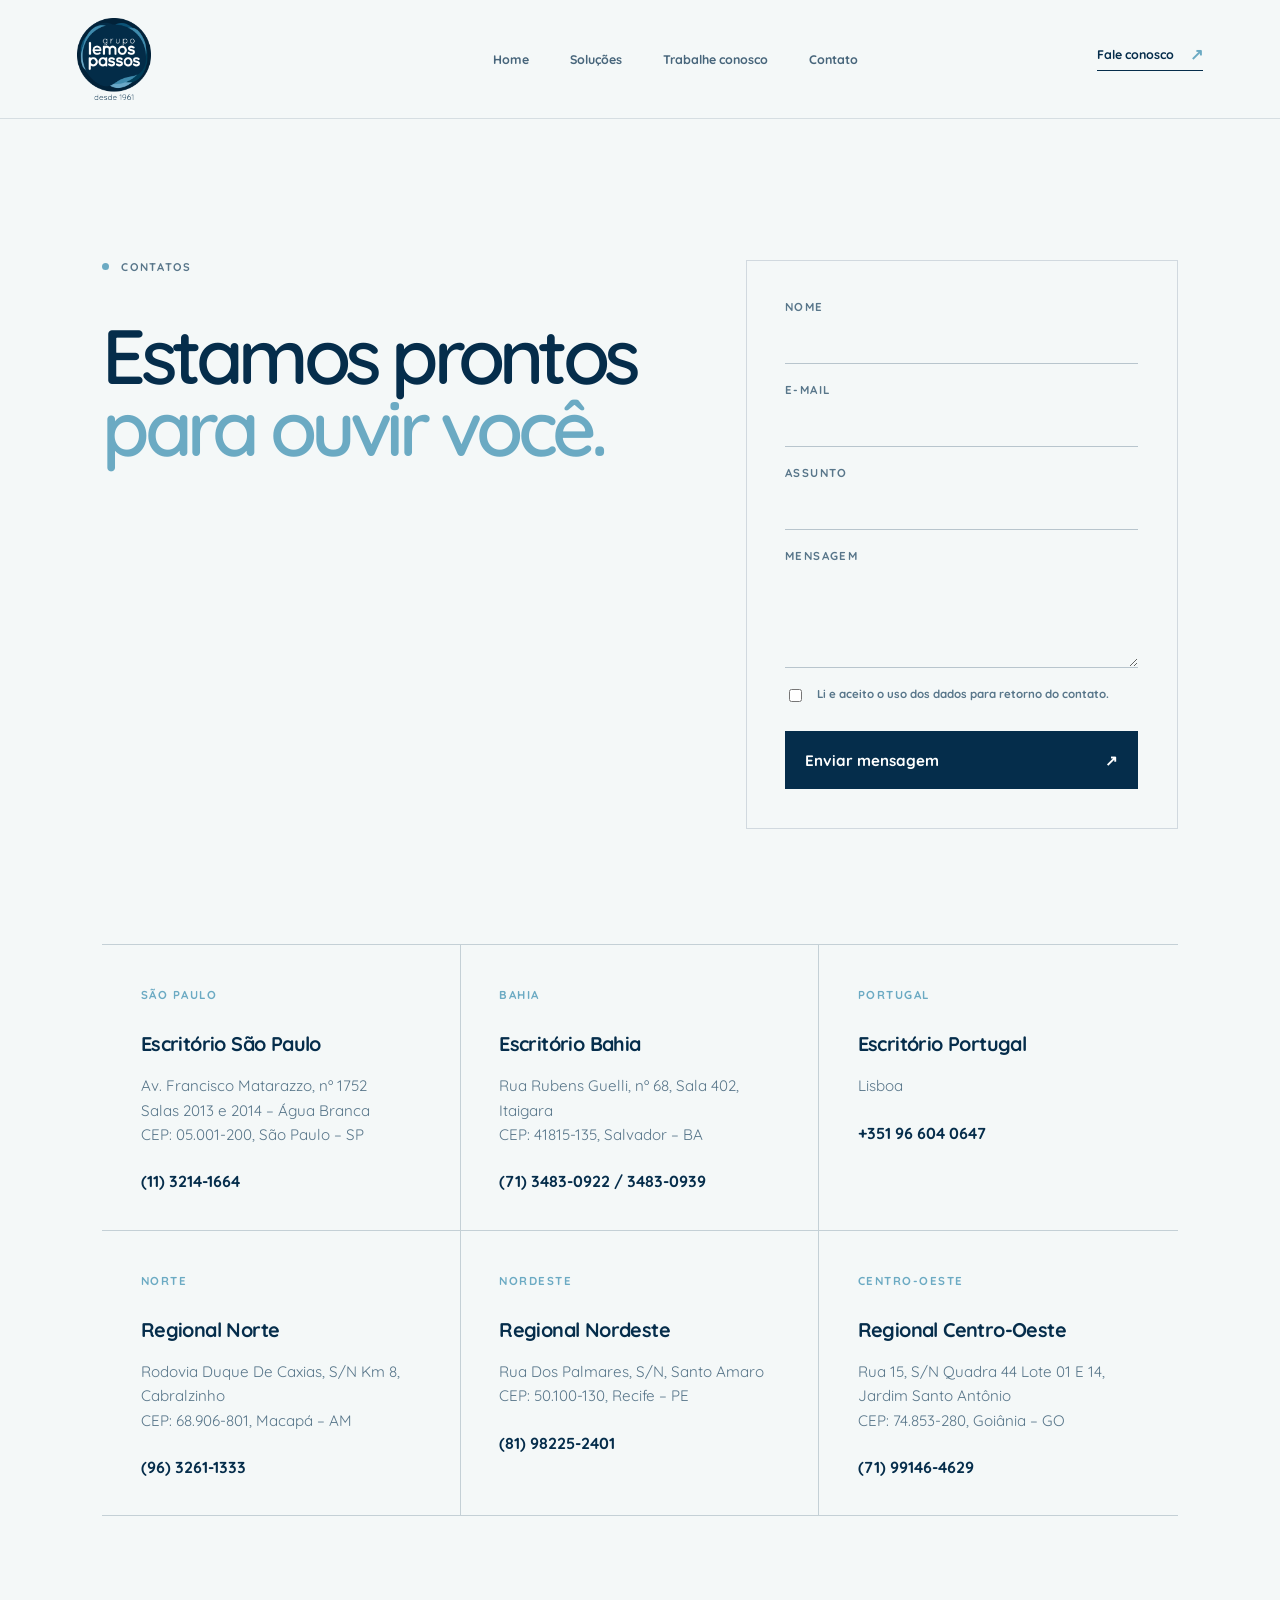
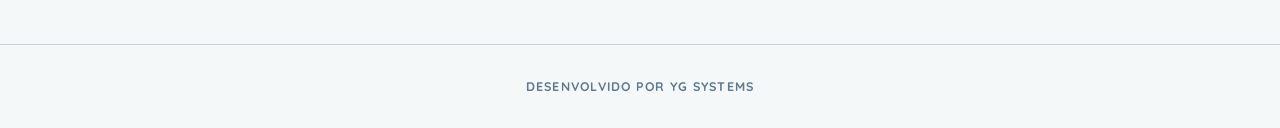
==== contato.html @ e6f1831e "Criar site demonstrativo LemosPassos" ====
<!doctype html>
<html lang="pt-BR">
  <head>
    <meta charset="UTF-8" />
    <meta name="viewport" content="width=device-width, initial-scale=1.0" />
    <meta name="description" content="Contatos e escritórios do Grupo LemosPassos." />
    <title>Grupo LemosPassos | Contato</title>
    <link rel="preconnect" href="https://fonts.googleapis.com" />
    <link rel="preconnect" href="https://fonts.gstatic.com" crossorigin />
    <link href="https://fonts.googleapis.com/css2?family=Quicksand:wght@600;700&display=swap" rel="stylesheet" />
    <link rel="stylesheet" href="./styles.css" />
  </head>
  <body>
    <header class="page-header">
      <a class="home-brand" href="./home.html" aria-label="Grupo LemosPassos, início"><img src="./assets/lemos-passos.png" alt="Grupo LemosPassos" /></a>
      <nav class="home-nav" aria-label="Navegação principal">
        <a href="./home.html">Home</a>
        <a href="./solucoes.html">Soluções</a>
        <a href="./trabalhe-conosco.html">Trabalhe conosco</a>
        <a href="./contato.html">Contato</a>
      </nav>
      <a class="home-menu" href="mailto:vanessasilva@lemospassos.com"><span>Fale conosco</span><span class="home-menu-arrow" aria-hidden="true">↗</span></a>
    </header>

    <main class="contact-page standalone-page" id="contactPage" aria-labelledby="contact-title">
      <div class="contact-heading">
        <div>
          <p class="eyebrow contact-eyebrow"><span></span> Contatos</p>
          <h1 id="contact-title">Estamos prontos<br /><em>para ouvir você.</em></h1>
        </div>
        <form class="contact-form" id="contactForm">
          <label>Nome<input type="text" name="name" autocomplete="name" required /></label>
          <label>E-mail<input type="email" name="email" autocomplete="email" required /></label>
          <label>Assunto<input type="text" name="subject" required /></label>
          <label>Mensagem<textarea name="message" rows="4" required></textarea></label>
          <label class="consent-check"><input type="checkbox" name="consent" required /><span>Li e aceito o uso dos dados para retorno do contato.</span></label>
          <button class="form-submit" type="submit"><span>Enviar mensagem</span><span aria-hidden="true">↗</span></button>
        </form>
      </div>

      <div class="contact-grid" aria-label="Endereços e contatos do Grupo LemosPassos">
        <article><span>São Paulo</span><h2>Escritório São Paulo</h2><p>Av. Francisco Matarazzo, nº 1752<br />Salas 2013 e 2014 – Água Branca<br />CEP: 05.001-200, São Paulo – SP</p><a href="tel:+551132141664">(11) 3214-1664</a></article>
        <article><span>Bahia</span><h2>Escritório Bahia</h2><p>Rua Rubens Guelli, nº 68, Sala 402, Itaigara<br />CEP: 41815-135, Salvador – BA</p><a href="tel:+557134830922">(71) 3483-0922 / 3483-0939</a></article>
        <article><span>Portugal</span><h2>Escritório Portugal</h2><p>Lisboa</p><a href="tel:+351966040647">+351 96 604 0647</a></article>
        <article><span>Norte</span><h2>Regional Norte</h2><p>Rodovia Duque De Caxias, S/N Km 8, Cabralzinho<br />CEP: 68.906-801, Macapá – AM</p><a href="tel:+559632611333">(96) 3261-1333</a></article>
        <article><span>Nordeste</span><h2>Regional Nordeste</h2><p>Rua Dos Palmares, S/N, Santo Amaro<br />CEP: 50.100-130, Recife – PE</p><a href="tel:+5581982252401">(81) 98225-2401</a></article>
        <article><span>Centro-Oeste</span><h2>Regional Centro-Oeste</h2><p>Rua 15, S/N Quadra 44 Lote 01 E 14, Jardim Santo Antônio<br />CEP: 74.853-280, Goiânia – GO</p><a href="tel:+5571991464629">(71) 99146-4629</a></article>
      </div>
    </main>

    <footer class="site-credit">
      <a href="https://www.instagram.com/yg.systems" target="_blank" rel="noopener noreferrer">desenvolvido por YG Systems</a>
    </footer>
    <script src="./script.js"></script>
  </body>
</html>
---- styles.css ----
:root {
  --brand-blue: #6baac3;
  --brand-deep: #052d4b;
  --brand-mid: #3c8cac;
  --brand-slate: #58768a;
  --brand-mist: #c3ccd4;
  --background: #f7fbfc;
  --ink-soft: rgba(7, 54, 75, 0.16);
}

* {
  box-sizing: border-box;
}

html {
  background: var(--background);
  scroll-behavior: smooth;
}

body {
  margin: 0;
  min-width: 320px;
  background: var(--background);
  color: var(--brand-deep);
  font-family: Quicksand, Arial, sans-serif;
}

.intro {
  background:
    linear-gradient(90deg, rgba(247, 251, 252, 0.87), rgba(247, 251, 252, 0.65) 48%, rgba(247, 251, 252, 0.85)),
    linear-gradient(180deg, rgba(247, 251, 252, 0.57), rgba(247, 251, 252, 0.79)),
    url("./assets/hero-kitchen.png") center / cover no-repeat;
  min-height: 100svh;
  overflow: hidden;
  position: relative;
}

.intro-stage {
  align-items: center;
  display: flex;
  flex-direction: column;
  justify-content: center;
  min-height: 100svh;
  padding: clamp(110px, 15vh, 168px) clamp(18px, 4vw, 72px) clamp(48px, 8vh, 92px);
  position: relative;
  text-align: center;
  transition:
    opacity 900ms ease,
    transform 1400ms cubic-bezier(0.19, 1, 0.22, 1);
}

.intro-logo {
  height: auto;
  left: 50%;
  position: absolute;
  top: clamp(18px, 4vh, 38px);
  transform: translateX(-50%);
  transition:
    left 900ms cubic-bezier(0.19, 1, 0.22, 1),
    opacity 700ms ease,
    top 900ms cubic-bezier(0.19, 1, 0.22, 1),
    transform 900ms ease;
  width: clamp(70px, 6.4vw, 106px);
  z-index: 2;
}

.typewriter {
  color: var(--brand-deep);
  font-size: clamp(2.75rem, 8vw, 9.6rem);
  font-weight: 700;
  letter-spacing: 0;
  line-height: 1.02;
  margin: 0;
  max-width: min(92vw, 1320px);
  min-height: 2.25em;
  text-shadow: 0 12px 42px rgba(255, 255, 255, 0.72);
  text-rendering: geometricprecision;
  transition:
    opacity 900ms ease,
    transform 1400ms cubic-bezier(0.19, 1, 0.22, 1);
}

.type-line {
  display: block;
  min-height: 0.98em;
  white-space: nowrap;
  transition:
    opacity 780ms ease,
    transform 1400ms cubic-bezier(0.19, 1, 0.22, 1);
}

.type-line-care {
  color: var(--brand-blue);
  font-size: 1.08em;
  transform-origin: center;
}

.care-word {
  display: inline-block;
  transform-origin: center;
  transition:
    color 900ms ease,
    transform 1450ms cubic-bezier(0.19, 1, 0.22, 1);
}

.cursor {
  animation: cursorBlink 720ms steps(2, start) infinite;
  color: var(--brand-blue);
  display: inline-block;
  font-weight: 600;
  margin-left: 0.035em;
}

.cursor.is-hidden {
  opacity: 0;
}

.signature {
  color: var(--brand-deep);
  font-size: clamp(1.35rem, 2.45vw, 3.25rem);
  font-weight: 600;
  letter-spacing: 0;
  margin: clamp(18px, 4.4vh, 48px) 0 0;
  opacity: 0;
  transform: translateY(16px);
  transition:
    opacity 1200ms ease,
    transform 1200ms ease;
}

.signature.is-visible {
  opacity: 1;
  transform: translateY(0);
}

.intro.is-zooming .intro-logo,
.intro.is-zooming .type-line:first-child,
.intro.is-zooming .signature {
  opacity: 0;
  transform: translateY(-18px);
}

.intro.is-zooming .intro-logo {
  left: 50%;
  opacity: 1;
  top: 50%;
  transform: translate(-50%, -50%) scale(3.35);
}

.intro.is-zooming .type-line {
  opacity: 0;
  transform: translateY(18px);
}

.intro.is-leaving .intro-stage {
  opacity: 0;
  transform: scale(1.08);
}

.main-page {
  background: #f4f8f8;
  min-height: 100svh;
  overflow: hidden;
  position: relative;
}

.page-header {
  align-items: center;
  background: rgba(244, 248, 248, 0.92);
  border-bottom: 1px solid rgba(5, 45, 75, 0.12);
  display: flex;
  justify-content: space-between;
  left: 0;
  padding: 18px clamp(24px, 6vw, 112px);
  position: sticky;
  right: 0;
  top: 0;
  z-index: 20;
}

.page-header-over {
  background: transparent;
  border-bottom: 0;
  position: absolute;
}

.page-header-over .home-nav a,
.page-header-over .home-menu {
  color: #fff;
}

.page-header-light {
  background: rgba(5, 45, 75, 0.82);
  border-bottom-color: rgba(255, 255, 255, 0.12);
  position: absolute;
}

.page-header-light .home-nav a,
.page-header-light .home-menu {
  color: #fff;
}

.standalone-page {
  min-height: calc(100svh - 86px);
  padding-top: clamp(110px, 13vw, 180px);
}

.home-header {
  align-items: center;
  display: flex;
  justify-content: space-between;
  left: 0;
  padding: clamp(20px, 3.2vw, 52px) clamp(24px, 6vw, 112px);
  position: absolute;
  right: 0;
  top: 0;
  z-index: 3;
}

.home-brand img {
  display: block;
  height: auto;
  width: clamp(58px, 5.8vw, 92px);
}

.home-nav {
  display: flex;
  gap: clamp(22px, 3.2vw, 60px);
  margin-left: 8vw;
}

.home-nav a,
.home-menu {
  color: var(--brand-deep);
  font-size: clamp(0.78rem, 0.95vw, 1rem);
  font-weight: 700;
  text-decoration: none;
}

.home-nav a {
  opacity: 0.72;
  transition: color 180ms ease, opacity 180ms ease;
}

.home-nav a:hover {
  color: var(--brand-blue);
  opacity: 1;
}

.home-menu {
  align-items: center;
  border-bottom: 1px solid var(--brand-deep);
  display: flex;
  gap: 16px;
  padding-bottom: 8px;
}

.home-menu-arrow,
.cta-icon {
  color: var(--brand-blue);
  font-size: 1.25em;
  line-height: 1;
}

.home-hero {
  background:
    linear-gradient(90deg, rgba(4, 45, 62, 0.91) 0%, rgba(4, 45, 62, 0.68) 38%, rgba(4, 45, 62, 0.16) 74%),
    linear-gradient(0deg, rgba(4, 45, 62, 0.48), transparent 46%),
    url("./assets/hero-kitchen.png") center / cover no-repeat;
  min-height: calc(100svh - 78px);
  padding: clamp(150px, 20vh, 230px) clamp(24px, 12vw, 220px) clamp(100px, 13vh, 158px);
  position: relative;
}

.home-hero-content {
  color: #fff;
  max-width: 720px;
  position: relative;
  z-index: 1;
}

.eyebrow {
  align-items: center;
  color: rgba(255, 255, 255, 0.76);
  display: flex;
  font-size: clamp(0.7rem, 0.85vw, 0.9rem);
  font-weight: 700;
  gap: 12px;
  letter-spacing: 0.15em;
  margin: 0 0 clamp(28px, 5vh, 62px);
  text-transform: uppercase;
}

.eyebrow span {
  background: var(--brand-blue);
  border-radius: 50%;
  display: inline-block;
  height: 7px;
  width: 7px;
}

.home-hero h1,
.home-hero h2 {
  font-size: clamp(3.1rem, 6.3vw, 8.4rem);
  font-weight: 600;
  letter-spacing: -0.065em;
  line-height: 0.95;
  margin: 0;
  max-width: 980px;
}

.home-hero h1 em,
.home-hero h2 em {
  color: var(--brand-blue);
  font-style: normal;
}

.home-intro {
  color: rgba(255, 255, 255, 0.78);
  font-size: clamp(1rem, 1.3vw, 1.35rem);
  line-height: 1.5;
  margin: clamp(26px, 4.5vh, 52px) 0 0;
  max-width: 400px;
}

.home-cta {
  align-items: center;
  border-bottom: 1px solid rgba(255, 255, 255, 0.66);
  color: #fff;
  display: inline-flex;
  font-size: clamp(0.85rem, 1vw, 1rem);
  font-weight: 700;
  gap: 44px;
  margin-top: clamp(30px, 5vh, 60px);
  padding: 0 0 13px;
  text-decoration: none;
  transition: color 200ms ease, gap 200ms ease;
}

.home-cta:hover {
  color: var(--brand-blue);
  gap: 56px;
}

.home-hero-aside {
  align-items: center;
  bottom: clamp(106px, 14vh, 170px);
  color: rgba(255, 255, 255, 0.66);
  display: flex;
  font-size: 0.7rem;
  gap: 14px;
  letter-spacing: 0.16em;
  line-height: 1.5;
  position: absolute;
  right: clamp(24px, 6vw, 112px);
  text-align: right;
  text-transform: uppercase;
}

.aside-line {
  background: var(--brand-blue);
  height: 1px;
  width: 55px;
}

.hero-scroll-hint {
  align-items: center;
  bottom: 34px;
  color: rgba(255, 255, 255, 0.62);
  display: flex;
  font-size: 0.68rem;
  gap: 14px;
  left: clamp(24px, 6vw, 112px);
  letter-spacing: 0.15em;
  position: absolute;
  text-transform: uppercase;
}

.scroll-line {
  background: var(--brand-blue);
  height: 1px;
  width: 64px;
}

.home-bottom-bar {
  align-items: center;
  background: #f4f8f8;
  color: var(--brand-deep);
  display: flex;
  font-size: clamp(0.68rem, 0.8vw, 0.82rem);
  font-weight: 700;
  justify-content: space-between;
  letter-spacing: 0.1em;
  min-height: 78px;
  padding: 18px clamp(24px, 6vw, 112px);
  text-transform: uppercase;
}

.bottom-mark {
  color: var(--brand-blue);
  font-size: 1.15rem;
  letter-spacing: 0.04em;
}

.bottom-mark span {
  color: var(--brand-deep);
  margin-left: 3px;
}

.home-bottom-bar b {
  color: var(--brand-blue);
  font-size: 1.15rem;
  margin-left: 12px;
}

.fronts-section {
  background: #f4f8f8;
  display: grid;
  gap: clamp(44px, 9vw, 160px);
  grid-template-columns: minmax(240px, 0.7fr) minmax(520px, 1.3fr);
  min-height: 100svh;
  padding: clamp(80px, 12vw, 190px) clamp(24px, 8vw, 148px);
}

.fronts-intro {
  align-self: start;
  position: sticky;
  top: 120px;
}

.fronts-eyebrow {
  color: var(--brand-slate);
  margin: 0 0 clamp(26px, 4vh, 48px);
}

.fronts-intro h2 {
  color: var(--brand-deep);
  font-size: clamp(2.8rem, 5vw, 6.8rem);
  font-weight: 600;
  letter-spacing: -0.07em;
  line-height: 0.94;
  margin: 0;
}

.fronts-intro h2 em {
  color: var(--brand-blue);
  font-style: normal;
}

.fronts-intro > p:last-child {
  color: var(--brand-slate);
  font-size: clamp(1rem, 1.2vw, 1.25rem);
  line-height: 1.5;
  margin: clamp(28px, 5vh, 56px) 0 0;
  max-width: 280px;
}

.fronts-explorer {
  align-items: stretch;
  display: grid;
  gap: clamp(30px, 5vw, 90px);
  grid-template-columns: minmax(280px, 1fr);
}

.fronts-list {
  border-top: 1px solid rgba(5, 45, 75, 0.22);
}

.front-item {
  align-items: center;
  background: transparent;
  border: 0;
  border-bottom: 1px solid rgba(5, 45, 75, 0.22);
  color: var(--brand-deep);
  cursor: pointer;
  display: grid;
  font-family: Quicksand, Arial, sans-serif;
  gap: 18px;
  grid-template-columns: 32px 1fr 20px;
  min-height: clamp(72px, 8vh, 104px);
  padding: 0;
  text-align: left;
  transition: color 250ms ease, padding 300ms ease;
  width: 100%;
}

.front-item:hover,
.front-item.is-active {
  color: var(--brand-mid);
  padding-left: 12px;
}

.front-number {
  color: var(--brand-slate);
  font-size: 0.72rem;
  font-weight: 700;
  letter-spacing: 0.08em;
}

.front-name {
  font-size: clamp(1.05rem, 1.55vw, 1.5rem);
  font-weight: 700;
}

.front-arrow {
  color: var(--brand-blue);
  font-size: 1.35rem;
  opacity: 0;
  transform: translate(-8px, 8px);
  transition: opacity 250ms ease, transform 250ms ease;
}

.front-item:hover .front-arrow,
.front-item.is-active .front-arrow {
  opacity: 1;
  transform: translate(0, 0);
}

.front-preview {
  aspect-ratio: 0.78;
  background: var(--brand-deep);
  border-radius: 4px;
  height: min(360px, 42vh);
  left: 0;
  overflow: hidden;
  pointer-events: none;
  position: fixed;
  top: 0;
  transform: translate(22px, 22px) scale(0.92) rotate(-3deg);
  transform-origin: top left;
  transition: opacity 220ms ease, transform 320ms cubic-bezier(0.19, 1, 0.22, 1);
  width: min(270px, 24vw);
  z-index: 10;
}

.front-preview.is-visible {
  opacity: 1;
  transform: translate(22px, 22px) scale(1) rotate(-3deg);
}

.front-preview img {
  height: 100%;
  object-fit: cover;
  transition: opacity 400ms ease, transform 900ms cubic-bezier(0.19, 1, 0.22, 1);
  width: 100%;
}

.front-preview.is-changing img {
  opacity: 0.15;
  transform: scale(1.08);
}

.front-preview-shade {
  background: linear-gradient(180deg, transparent 42%, rgba(5, 45, 75, 0.82));
  inset: 0;
  position: absolute;
}

.front-preview p {
  bottom: 28px;
  color: #fff;
  font-size: clamp(1.15rem, 1.8vw, 1.75rem);
  font-weight: 700;
  left: 26px;
  margin: 0;
  position: absolute;
  right: 22px;
}

.front-preview-index {
  color: rgba(255, 255, 255, 0.72);
  font-size: 0.72rem;
  letter-spacing: 0.12em;
  position: absolute;
  right: 26px;
  text-transform: uppercase;
  top: 26px;
}

@media (min-width: 721px) {
  .front-preview {
    opacity: 0;
  }
}

@keyframes cursorBlink {
  50% {
    opacity: 0;
  }
}

.group-page {
  background: var(--brand-deep);
  color: #fff;
  overflow: hidden;
  padding: clamp(78px, 10vw, 150px) clamp(24px, 8vw, 148px) 0;
}
.group-hero-copy { display: grid; grid-template-columns: minmax(280px, 1fr) minmax(360px, 1.1fr); gap: clamp(40px, 8vw, 150px); }
.group-eyebrow { color: rgba(255,255,255,.58); margin: 0 0 28px; }
.group-eyebrow span { background: var(--brand-blue); }
.group-hero-copy h2, .group-map-copy h3, .principle-heading h3 { font-size: clamp(3rem, 6vw, 7.6rem); font-weight: 600; letter-spacing: -.075em; line-height: .94; margin: 0; }
.group-hero-copy h2 em, .group-map-copy h3 em, .principle-heading h3 em { color: var(--brand-blue); font-style: normal; }
.group-hero-meta { align-self: start; }
.group-lead { color: rgba(255,255,255,.72); font-size: clamp(1.05rem,1.35vw,1.45rem); line-height: 1.55; margin: clamp(95px, 10vw, 150px) 0 0; max-width: 470px; }
.group-stats { border-bottom: 1px solid rgba(255,255,255,.2); border-top: 1px solid rgba(255,255,255,.2); display: grid; grid-template-columns: repeat(3,1fr); margin-top: clamp(65px,9vw,125px); }
.group-stat { border-right: 1px solid rgba(255,255,255,.2); display: flex; flex-direction: column; gap: 10px; padding: clamp(28px,4vw,56px) clamp(18px,3vw,46px); }
.group-stat:first-child { padding-left: 0; } .group-stat:last-child { border-right: 0; }
.group-stat strong { color: var(--brand-blue); font-size: clamp(2.25rem,4vw,5rem); font-weight: 600; letter-spacing: -.07em; line-height: 1; }
.group-stat span { color: rgba(255,255,255,.64); font-size: .78rem; font-weight: 700; letter-spacing: .12em; text-transform: uppercase; }
.group-map-section { align-items: center; display: grid; gap: clamp(30px,5vw,90px); grid-template-columns: minmax(240px,.8fr) minmax(420px,1.2fr); min-height: 570px; padding: clamp(70px,10vw,130px) 0; }
.group-map-copy h3 { font-size: clamp(2.8rem,5vw,6rem); }
.group-map-copy > p:not(.eyebrow) { color: rgba(255,255,255,.66); font-size: 1.05rem; line-height: 1.55; margin: 34px 0 42px; max-width: 310px; }
.map-legend { align-items: center; color: rgba(255,255,255,.58); display: flex; font-size: .72rem; gap: 10px; letter-spacing: .12em; text-transform: uppercase; }
.map-legend span, .map-point i { background: var(--brand-blue); border-radius: 50%; box-shadow: 0 0 0 6px rgba(107,170,195,.16), 0 0 22px rgba(107,170,195,.9); display: inline-block; height: 8px; width: 8px; }
.map-visual { align-items: center; display: flex; height: 560px; justify-content: center; perspective: 1100px; position: relative; }
.map-globe { background: radial-gradient(circle at 34% 28%,rgba(107,170,195,.75),rgba(60,140,172,.42) 19%,rgba(5,45,75,.8) 68%); border: 1px solid rgba(195,204,212,.44); border-radius: 50%; box-shadow: inset -42px -22px 80px rgba(0,0,0,.38), inset 20px 20px 60px rgba(255,255,255,.12), 0 40px 90px rgba(0,0,0,.26); height: min(42vw,510px); max-height: 510px; max-width: 510px; min-height: 330px; min-width: 330px; overflow: hidden; position: relative; transform: rotateX(8deg) rotateY(-16deg); width: min(42vw,510px); }
.map-globe::after { background: linear-gradient(115deg,rgba(255,255,255,.2),transparent 32%,rgba(0,0,0,.24) 85%); border-radius: 50%; content: ""; inset: 0; pointer-events: none; position: absolute; }
.globe-lat, .globe-lon { border: 1px solid rgba(195,204,212,.25); border-radius: 50%; left: 10%; position: absolute; right: 10%; }
.globe-lat-one { height: 28%; top: 36%; } .globe-lat-two { height: 62%; top: 19%; } .globe-lon { bottom: 4%; top: 4%; } .globe-lon-one { left: 31%; right: 31%; } .globe-lon-two { left: 5%; right: 5%; }
.map-point { align-items: center; display: flex; gap: 9px; position: absolute; white-space: nowrap; z-index: 2; }
.map-point b { color: rgba(255,255,255,.78); font-size: .68rem; font-weight: 700; letter-spacing: .08em; text-transform: uppercase; }
.point-amapa { left: 57%; top: 27%; } .point-pernambuco { left: 63%; top: 37%; } .point-bahia { left: 61%; top: 49%; } .point-goias { left: 49%; top: 57%; } .point-sao-paulo { left: 47%; top: 69%; } .point-portugal { left: 37%; top: 19%; }
.point-amazonas { left: 42%; top: 35%; } .point-para { left: 53%; top: 31%; } .point-ceara { left: 71%; top: 34%; }
.point-df { left: 55%; top: 54%; } .point-mato-grosso { left: 37%; top: 57%; } .point-minas { left: 57%; top: 64%; } .point-panama { left: 22%; top: 29%; }
.map-orbit { border: 1px solid rgba(107,170,195,.5); border-radius: 50%; height: 78%; position: absolute; transform: rotate(-24deg); width: 78%; }
.map-orbit-one { animation: orbitDriftOne 18s linear infinite; }
.map-orbit-two { animation: orbitDriftTwo 24s linear infinite; height: 92%; transform: rotate(54deg); width: 38%; }
.group-principles { border-top: 1px solid rgba(255,255,255,.2); display: grid; grid-template-columns: 1.2fr repeat(3,1fr); padding: clamp(60px,7vw,105px) 0 clamp(75px,9vw,130px); }
.principle-heading { padding-right: 40px; } .principle-heading h3 { font-size: clamp(2.6rem,4vw,5.2rem); }
.principle-card { border-left: 1px solid rgba(255,255,255,.2); padding: 0 clamp(18px,2.8vw,42px); }
.principle-card > span { color: var(--brand-blue); font-size: .72rem; font-weight: 700; letter-spacing: .12em; }
.principle-card h4 { font-size: 1.3rem; margin: 45px 0 18px; } .principle-card p { color: rgba(255,255,255,.62); font-size: .95rem; line-height: 1.6; margin: 0; }
.clients-strip { border-top: 1px solid rgba(255,255,255,.2); padding: clamp(58px,7vw,100px) 0 clamp(72px,9vw,130px); }
.clients-window { overflow: hidden; width: 100%; }
.clients-track { align-items: center; animation: clientsMarquee 34s linear infinite; display: flex; width: max-content; }
.clients-window:hover .clients-track { animation-play-state: paused; }
.clients-title-row { align-items: center; display: flex; justify-content: space-between; gap: 24px; margin-bottom: 28px; }
.clients-title-row .eyebrow { margin-bottom: 0; }
.clients-title-row img { height: auto; opacity: .78; width: clamp(58px, 5vw, 86px); }
.client-logo { align-items: center; background: transparent; border-radius: 0; display: flex; height: 92px; justify-content: center; margin-right: 34px; padding: 0; width: 180px; }
.client-logo img { filter: grayscale(1) brightness(0) invert(1); max-height: 58px; max-width: 145px; object-fit: contain; opacity: .54; transition: filter 200ms ease, opacity 200ms ease; }
.client-logo:hover img { filter: grayscale(0); opacity: 1; }
@keyframes clientsMarquee { from { transform: translateX(0); } to { transform: translateX(calc(-50% - 9px)); } }
@keyframes orbitDriftOne { from { transform: rotate(-24deg) translateZ(0); } to { transform: rotate(336deg) translateZ(0); } }
@keyframes orbitDriftTwo { from { transform: rotate(54deg) translateZ(0); } to { transform: rotate(-306deg) translateZ(0); } }

@media (max-width: 720px) {
  .group-page { padding: 70px 20px 0; }
  .group-hero-copy, .group-map-section { display: block; }
  .group-hero-copy h2, .group-map-copy h3, .principle-heading h3 { font-size: clamp(3rem,13vw,5.2rem); }
  .group-lead { margin-top: 30px; }
  .group-stats { grid-template-columns: 1fr; margin-top: 80px; }
  .group-stat, .group-stat:first-child { border-bottom: 1px solid rgba(255,255,255,.2); border-right: 0; padding: 28px 0; }
  .group-stat:last-child { border-bottom: 0; }
  .group-map-section { min-height: auto; padding: 75px 0 60px; }
  .group-map-copy > p:not(.eyebrow) { margin-bottom: 30px; }
  .map-visual { height: 420px; margin-top: 36px; }
  .map-globe { height: min(82vw,390px); min-height: 280px; min-width: 280px; width: min(82vw,390px); }
  .map-point b { font-size: .56rem; }
  .group-principles { display: block; padding: 60px 0 80px; }
  .principle-heading { padding: 0 0 45px; }
  .principle-card { border-left: 0; border-top: 1px solid rgba(255,255,255,.2); padding: 28px 0; }
  .principle-card h4 { margin: 24px 0 12px; }
  .clients-strip { padding: 55px 0 70px; }
  .clients-title-row { align-items: flex-start; flex-direction: column; }
  .client-logo { height: 78px; margin-right: 22px; padding: 0; width: 155px; }
}

@media (max-width: 720px) {
  .intro {
    background:
      linear-gradient(180deg, rgba(247, 251, 252, 0.91), rgba(247, 251, 252, 0.71) 52%, rgba(247, 251, 252, 0.87)),
      url("./assets/hero-kitchen.png") center / cover no-repeat;
  }

  .intro-stage {
    padding-top: clamp(104px, 15vh, 140px);
  }

  .intro-logo {
    top: clamp(18px, 3.8vh, 32px);
    width: clamp(66px, 20vw, 92px);
  }

  .typewriter {
    font-size: clamp(2.3rem, 11.8vw, 5rem);
    line-height: 1.04;
    max-width: 96vw;
    min-height: 2.4em;
  }

  .signature {
    font-size: clamp(1.35rem, 7.2vw, 2.35rem);
  }

  .intro.is-zooming .intro-logo {
    transform: translate(-50%, -50%) scale(2.8);
  }

  .home-header {
    padding: 18px 20px;
  }

  .home-nav {
    display: none;
  }

  .home-menu span:first-child {
    display: none;
  }

  .home-menu {
    border: 1px solid rgba(7, 54, 75, 0.42);
    border-radius: 50%;
    height: 42px;
    justify-content: center;
    padding: 0;
    width: 42px;
  }

  .home-hero {
    background:
      linear-gradient(180deg, rgba(4, 45, 62, 0.72), rgba(4, 45, 62, 0.78)),
      url("./assets/hero-kitchen.png") center / cover no-repeat;
    min-height: calc(100svh - 64px);
    padding: 150px 24px 110px;
  }

  .home-hero h1,
  .home-hero h2 {
    font-size: clamp(3.25rem, 14.2vw, 5.8rem);
    letter-spacing: -0.07em;
  }

  .home-hero-aside {
    display: none;
  }

  .home-bottom-bar {
    min-height: 64px;
    padding: 14px 20px;
  }

  .home-bottom-bar > span:first-child {
    display: none;
  }

  .fronts-section {
    display: block;
    min-height: auto;
    padding: 90px 20px 70px;
  }

  .fronts-intro {
    position: static;
  }

  .fronts-intro h2 {
    font-size: clamp(3rem, 14vw, 5rem);
  }

  .fronts-explorer {
    display: flex;
    flex-direction: column-reverse;
    gap: 34px;
    margin-top: 64px;
  }

  .front-preview {
    aspect-ratio: 1.25;
    height: auto;
    max-height: none;
    opacity: 1;
    position: relative;
    transform: none;
    width: 100%;
  }

  .front-preview.is-visible {
    transform: none;
  }

  .front-item {
    min-height: 68px;
  }

  .front-item.is-active {
    padding-left: 8px;
  }
}

.actuation-page {
  background: #f4f8f8;
  color: var(--brand-deep);
  padding: clamp(90px, 12vw, 180px) clamp(24px, 8vw, 148px) clamp(100px, 13vw, 190px);
}
.actuation-heading { align-items: start; display: grid; grid-template-columns: .8fr 1.2fr; gap: clamp(40px, 8vw, 150px); }
.actuation-meta { max-width: 350px; }
.actuation-eyebrow { color: var(--brand-slate); margin: 0; }
.actuation-heading h1, .actuation-heading h2 { font-size: clamp(3rem, 6vw, 7.4rem); font-weight: 600; letter-spacing: -.075em; line-height: .94; margin: 0; }
.actuation-heading h1 em, .actuation-heading h2 em { color: var(--brand-blue); font-style: normal; }
.actuation-meta > p:last-child { color: var(--brand-slate); font-size: clamp(1rem,1.25vw,1.25rem); line-height: 1.55; margin: clamp(42px,5vw,75px) 0 0; }
.actuation-list { border-top: 1px solid rgba(5,45,75,.2); margin-top: clamp(75px,10vw,140px); }
.actuation-card { align-items: center; border-bottom: 1px solid rgba(5,45,75,.2); cursor: pointer; display: grid; gap: 22px; grid-template-columns: 50px 1fr 30px; min-height: 142px; overflow: hidden; padding: clamp(24px,3vw,42px) 0; position: relative; transition: color 250ms ease, min-height 350ms ease, padding 250ms ease; }
.actuation-card::before, .actuation-card::after { content: ""; inset: 0; opacity: 0; position: absolute; transition: opacity 350ms ease; }
.actuation-card::before { background: center / cover no-repeat var(--card-image); filter: saturate(.8); }
.actuation-card::after { background: linear-gradient(90deg, rgba(5,45,75,.9), rgba(5,45,75,.55)); }
.actuation-card:hover, .actuation-card.is-active { color: #fff; min-height: 190px; padding-left: 18px; padding-right: 18px; }
.actuation-card:hover::before, .actuation-card:hover::after, .actuation-card.is-active::before, .actuation-card.is-active::after { opacity: 1; }
.actuation-card > * { position: relative; z-index: 1; }
.actuation-index { color: var(--brand-blue); font-size: .72rem; font-weight: 700; letter-spacing: .12em; }
.actuation-card h2, .actuation-card h3 { color: var(--brand-deep); font-size: clamp(1.45rem,2.5vw,2.8rem); font-weight: 600; letter-spacing: -.04em; margin: 6px 0 10px; transition: color 250ms ease; }
.actuation-card:hover h2, .actuation-card:hover h3, .actuation-card.is-active h2, .actuation-card.is-active h3 { color: #fff; }
.actuation-card p { margin: 0; }
.actuation-category { color: var(--brand-blue); font-size: .72rem; font-weight: 700; letter-spacing: .13em; text-transform: uppercase; }
.actuation-card > div > p:last-child { color: var(--brand-slate); font-size: .98rem; line-height: 1.5; margin-top: 0; max-width: 590px; opacity: 0; transform: translateY(8px); transition: color 250ms ease, opacity 250ms ease, transform 300ms ease; }
.actuation-card:hover > div > p:last-child, .actuation-card.is-active > div > p:last-child { color: rgba(255,255,255,.82); opacity: 1; transform: translateY(0); }
.actuation-card-arrow { color: var(--brand-blue); font-size: 1.5rem; opacity: .65; transition: transform 200ms ease; }
.actuation-card:hover .actuation-card-arrow, .actuation-card.is-active .actuation-card-arrow { transform: translate(5px,-5px); }

@media (max-width: 720px) {
  .actuation-page { padding: 80px 20px 90px; }
  .actuation-heading { display: block; }
  .actuation-heading h1, .actuation-heading h2 { font-size: clamp(3rem,13vw,5rem); margin-top: 36px; }
  .actuation-meta > p:last-child { margin-top: 28px; }
  .actuation-list { margin-top: 70px; }
  .actuation-card { gap: 12px; grid-template-columns: 32px 1fr 20px; min-height: 130px; padding: 24px 0; }
  .actuation-card:hover, .actuation-card.is-active { min-height: 180px; padding-left: 10px; padding-right: 10px; }
  .actuation-card h3 { font-size: 1.6rem; }
  .actuation-card > div > p:last-child { font-size: .9rem; }
}

.careers-page {
  background:
    linear-gradient(90deg, rgba(5, 45, 75, 0.94), rgba(5, 45, 75, 0.74) 48%, rgba(5, 45, 75, 0.36)),
    url("https://images.unsplash.com/photo-1551836022-d5d88e9218df?auto=format&fit=crop&w=1800&q=85") center / cover no-repeat;
  color: #fff;
  min-height: 100svh;
  padding: clamp(80px, 10vw, 150px) clamp(24px, 8vw, 148px);
}

.careers-hero,
.contact-heading {
  align-items: start;
  display: grid;
  gap: clamp(38px, 7vw, 120px);
  grid-template-columns: minmax(330px, 1fr) minmax(360px, 0.78fr);
}

.careers-copy {
  max-width: 760px;
  position: sticky;
  top: 110px;
}

.careers-eyebrow,
.contact-eyebrow {
  color: rgba(255, 255, 255, 0.72);
}

.careers-copy h1,
.careers-copy h2,
.contact-heading h1,
.contact-heading h2 {
  font-size: clamp(3rem, 6vw, 7.2rem);
  font-weight: 600;
  letter-spacing: -0.075em;
  line-height: 0.94;
  margin: 0;
}

.careers-copy h1 em,
.careers-copy h2 em,
.contact-heading h1 em,
.contact-heading h2 em {
  color: var(--brand-blue);
  font-style: normal;
}

.careers-copy > p {
  color: rgba(255, 255, 255, 0.76);
  font-size: clamp(1rem, 1.35vw, 1.35rem);
  line-height: 1.55;
  margin: clamp(28px, 4vw, 56px) 0 0;
  max-width: 470px;
}

.career-form,
.contact-form {
  background: rgba(244, 248, 248, 0.96);
  border: 1px solid rgba(195, 204, 212, 0.7);
  color: var(--brand-deep);
  display: grid;
  gap: 18px;
  padding: clamp(24px, 3vw, 42px);
}

.form-heading span {
  color: var(--brand-deep);
  display: block;
  font-size: clamp(1.55rem, 2vw, 2.25rem);
  font-weight: 700;
  letter-spacing: -0.04em;
  line-height: 1;
}

.form-heading p,
.file-note small {
  color: var(--brand-slate);
  font-size: 0.88rem;
  line-height: 1.45;
  margin: 12px 0 0;
}

.career-form label,
.contact-form label {
  color: var(--brand-slate);
  display: grid;
  font-size: 0.72rem;
  font-weight: 700;
  gap: 8px;
  letter-spacing: 0.12em;
  text-transform: uppercase;
}

.career-form input,
.career-form select,
.career-form textarea,
.contact-form input,
.contact-form textarea {
  background: transparent;
  border: 0;
  border-bottom: 1px solid rgba(5, 45, 75, 0.25);
  border-radius: 0;
  color: var(--brand-deep);
  font: 700 1rem Quicksand, Arial, sans-serif;
  min-height: 42px;
  outline: 0;
  padding: 8px 0;
  width: 100%;
}

.career-form textarea,
.contact-form textarea {
  resize: vertical;
}

.career-form input:focus,
.career-form select:focus,
.career-form textarea:focus,
.contact-form input:focus,
.contact-form textarea:focus {
  border-bottom-color: var(--brand-blue);
}

.file-note input {
  border: 1px dashed rgba(5, 45, 75, 0.28);
  padding: 14px;
}

.consent-check {
  align-items: start;
  display: flex !important;
  gap: 12px !important;
  letter-spacing: 0 !important;
  line-height: 1.4;
  text-transform: none !important;
}

.consent-check input {
  accent-color: var(--brand-blue);
  min-height: auto;
  width: auto;
}

.form-submit {
  align-items: center;
  background: var(--brand-deep);
  border: 0;
  color: #fff;
  cursor: pointer;
  display: flex;
  font: 700 0.95rem Quicksand, Arial, sans-serif;
  justify-content: space-between;
  margin-top: 8px;
  min-height: 58px;
  padding: 0 20px;
  transition: background 200ms ease, transform 200ms ease;
}

.form-submit:hover {
  background: var(--brand-mid);
  transform: translateY(-2px);
}

.careers-testimonial {
  border-top: 1px solid rgba(255, 255, 255, 0.24);
  margin-top: clamp(70px, 9vw, 130px);
  max-width: 760px;
  padding-top: clamp(30px, 4vw, 54px);
}

.careers-testimonial p {
  color: rgba(255, 255, 255, 0.86);
  font-size: clamp(1.35rem, 2.2vw, 2.45rem);
  line-height: 1.32;
  margin: 0;
}

.careers-testimonial span {
  color: var(--brand-blue);
  display: block;
  font-size: 0.78rem;
  font-weight: 700;
  letter-spacing: 0.12em;
  margin-top: 22px;
  text-transform: uppercase;
}

.contact-page {
  background: #f4f8f8;
  color: var(--brand-deep);
  padding: clamp(82px, 11vw, 160px) clamp(24px, 8vw, 148px) clamp(80px, 10vw, 140px);
}

.contact-eyebrow {
  color: var(--brand-slate);
}

.contact-heading h1,
.contact-heading h2 {
  color: var(--brand-deep);
}

.contact-grid {
  border-top: 1px solid rgba(5, 45, 75, 0.2);
  display: grid;
  grid-template-columns: repeat(3, 1fr);
  margin-top: clamp(70px, 9vw, 125px);
}

.contact-grid article {
  border-bottom: 1px solid rgba(5, 45, 75, 0.2);
  border-right: 1px solid rgba(5, 45, 75, 0.2);
  min-height: 275px;
  padding: clamp(24px, 3vw, 42px);
}

.contact-grid article:nth-child(3n) {
  border-right: 0;
}

.contact-grid span {
  color: var(--brand-blue);
  font-size: 0.72rem;
  font-weight: 700;
  letter-spacing: 0.13em;
  text-transform: uppercase;
}

.contact-grid h2,
.contact-grid h3 {
  color: var(--brand-deep);
  font-size: clamp(1.2rem, 1.55vw, 1.65rem);
  letter-spacing: -0.03em;
  margin: 28px 0 18px;
}

.contact-grid p {
  color: var(--brand-slate);
  font-size: 0.95rem;
  line-height: 1.6;
  margin: 0 0 24px;
}

.contact-grid a {
  color: var(--brand-deep);
  font-weight: 700;
  text-decoration: none;
}

.contact-grid a:hover {
  color: var(--brand-mid);
}

.site-credit, .general-contact {
  background: #f4f8f8;
  border-top: 1px solid rgba(5, 45, 75, 0.18);
  display: flex;
  justify-content: center;
  padding: clamp(22px, 3vw, 34px) 20px;
  text-align: center;
}

.site-credit-dark {
  background: var(--brand-deep);
  border-top-color: rgba(255, 255, 255, 0.18);
}

.site-credit a, .general-contact a {
  color: rgba(5, 45, 75, 0.62);
  font-size: 0.78rem;
  font-weight: 700;
  letter-spacing: 0.1em;
  text-decoration: none;
  text-transform: uppercase;
  transition: color 180ms ease;
}

.site-credit-dark a {
  color: rgba(255, 255, 255, 0.68);
}

.site-credit a:hover, .general-contact a:hover {
  color: var(--brand-mid);
}

.solution-detail {
  align-items: flex-end;
  background:
    linear-gradient(90deg, rgba(5, 45, 75, 0.93), rgba(5, 45, 75, 0.66) 48%, rgba(5, 45, 75, 0.18)),
    var(--detail-image) center / cover no-repeat;
  color: #fff;
  display: flex;
  min-height: 100svh;
  padding: clamp(150px, 18vw, 230px) clamp(24px, 8vw, 148px) clamp(78px, 10vw, 135px);
}

.solution-detail section {
  max-width: 840px;
}

.solution-detail h1 {
  font-size: clamp(3.5rem, 7vw, 8.4rem);
  font-weight: 600;
  letter-spacing: -0.075em;
  line-height: 0.94;
  margin: 0;
}

.solution-detail section > p:not(.eyebrow) {
  color: rgba(255, 255, 255, 0.78);
  font-size: clamp(1.05rem, 1.5vw, 1.45rem);
  line-height: 1.55;
  margin: clamp(28px, 4vw, 52px) 0 0;
  max-width: 580px;
}

.detail-actions {
  display: flex;
  flex-wrap: wrap;
  gap: 18px clamp(24px, 4vw, 54px);
  margin-top: clamp(34px, 5vw, 64px);
}

.detail-actions a {
  border-bottom: 1px solid rgba(255, 255, 255, 0.55);
  color: #fff;
  font-weight: 700;
  padding-bottom: 10px;
  text-decoration: none;
}

.detail-actions a:hover {
  color: var(--brand-blue);
}

@media (max-width: 920px) {
  .careers-hero,
  .contact-heading {
    display: block;
  }

  .careers-copy {
    position: static;
  }

  .career-form,
  .contact-form {
    margin-top: 46px;
  }

  .contact-grid {
    grid-template-columns: repeat(2, 1fr);
  }

  .contact-grid article:nth-child(3n) {
    border-right: 1px solid rgba(5, 45, 75, 0.2);
  }

  .contact-grid article:nth-child(2n) {
    border-right: 0;
  }
}

@media (max-width: 720px) {
  .careers-page,
  .contact-page {
    padding: 78px 20px 82px;
  }

  .careers-copy h1,
  .careers-copy h2,
  .contact-heading h1,
  .contact-heading h2 {
    font-size: clamp(3rem, 13vw, 5rem);
  }

  .contact-grid {
    display: block;
  }

  .contact-grid article,
  .contact-grid article:nth-child(3n) {
    border-right: 0;
    min-height: auto;
    padding: 28px 0;
  }

  .general-contact {
    align-items: flex-start;
    flex-direction: column;
  }
}
@media (min-width: 1600px) {
  .typewriter {
    font-size: clamp(7.8rem, 7.25vw, 11.6rem);
  }
}

@media (prefers-reduced-motion: reduce) {
  *,
  *::before,
  *::after {
    animation-duration: 1ms !important;
    scroll-behavior: auto !important;
    transition-duration: 1ms !important;
  }
}
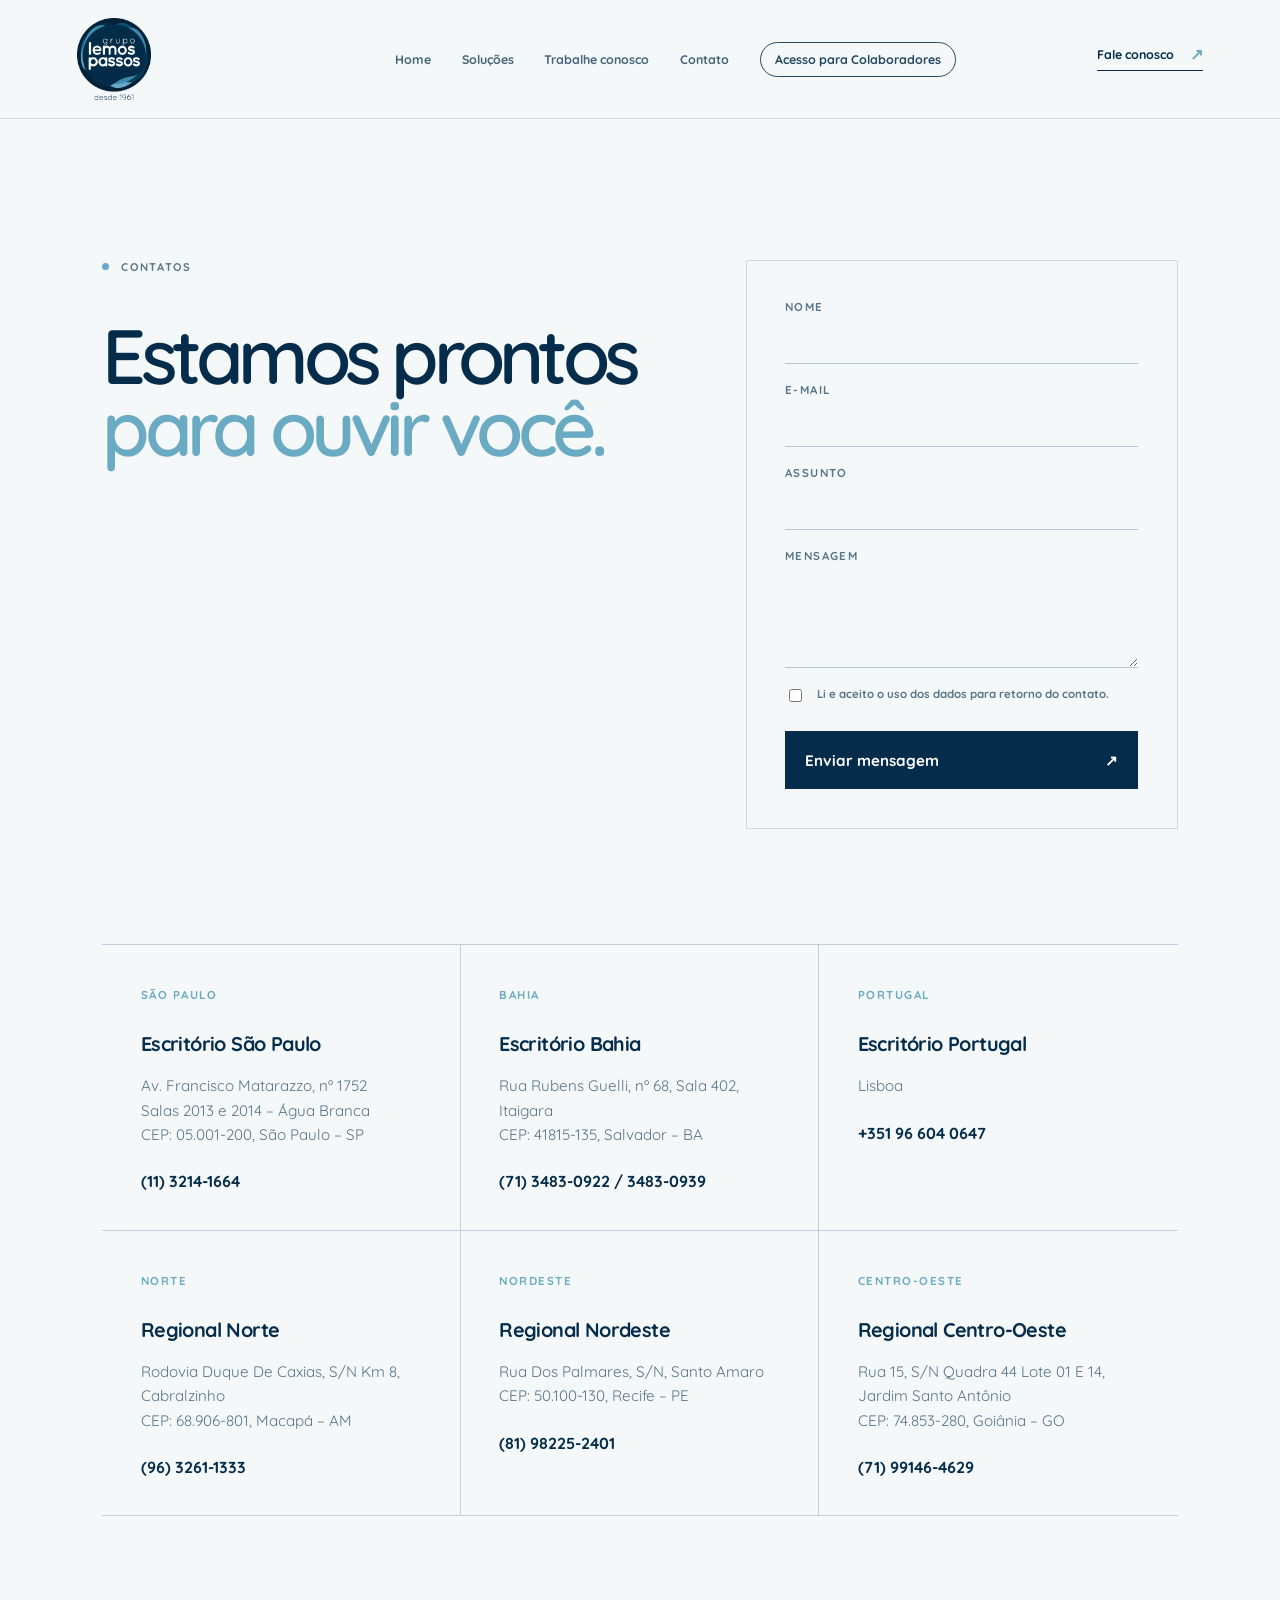
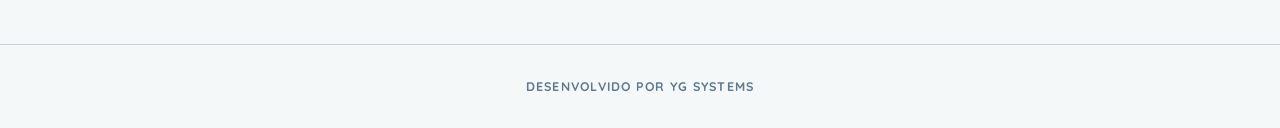
==== commit cbfa79e9: "Adicionar acesso para colaboradores" ====
--- a/contato.html
+++ b/contato.html
@@ -18,6 +18,7 @@
         <a href="./solucoes.html">Soluções</a>
         <a href="./trabalhe-conosco.html">Trabalhe conosco</a>
         <a href="./contato.html">Contato</a>
+        <a class="employee-access" href="https://login.lg.com.br/login/lemos_passos" target="_blank" rel="noopener noreferrer">Acesso para Colaboradores</a>
       </nav>
       <a class="home-menu" href="mailto:vanessasilva@lemospassos.com"><span>Fale conosco</span><span class="home-menu-arrow" aria-hidden="true">↗</span></a>
     </header>
--- a/styles.css
+++ b/styles.css
@@ -23,6 +23,33 @@
   background: var(--background);
   color: var(--brand-deep);
   font-family: Quicksand, Arial, sans-serif;
+}
+
+.page-loader {
+  align-items: center;
+  background: rgba(244, 248, 248, 0.9);
+  backdrop-filter: blur(12px);
+  display: flex;
+  inset: 0;
+  justify-content: center;
+  opacity: 0;
+  pointer-events: none;
+  position: fixed;
+  transform: scale(1.02);
+  transition: opacity 220ms ease, transform 360ms cubic-bezier(0.19, 1, 0.22, 1);
+  z-index: 999;
+}
+
+.page-loader.is-visible {
+  opacity: 1;
+  transform: scale(1);
+}
+
+.page-loader img {
+  animation: logoPulse 720ms ease-in-out infinite;
+  filter: drop-shadow(0 22px 46px rgba(5, 45, 75, 0.24));
+  height: auto;
+  width: clamp(86px, 9vw, 142px);
 }
 
 .intro {
@@ -225,7 +252,8 @@
 
 .home-nav {
   display: flex;
-  gap: clamp(22px, 3.2vw, 60px);
+  align-items: center;
+  gap: clamp(14px, 2.4vw, 46px);
   margin-left: 8vw;
 }
 
@@ -245,6 +273,20 @@
 .home-nav a:hover {
   color: var(--brand-blue);
   opacity: 1;
+}
+
+.home-nav .employee-access {
+  border: 1px solid currentColor;
+  border-radius: 999px;
+  opacity: 0.86;
+  padding: 9px 14px;
+  white-space: nowrap;
+}
+
+.home-nav .employee-access:hover {
+  background: var(--brand-blue);
+  border-color: var(--brand-blue);
+  color: #fff;
 }
 
 .home-menu {
@@ -586,6 +628,18 @@
 @keyframes cursorBlink {
   50% {
     opacity: 0;
+  }
+}
+
+@keyframes logoPulse {
+  0%, 100% {
+    opacity: 0.48;
+    transform: scale(0.94);
+  }
+
+  50% {
+    opacity: 1;
+    transform: scale(1.04);
   }
 }
 
@@ -637,8 +691,8 @@
 .clients-title-row { align-items: center; display: flex; justify-content: space-between; gap: 24px; margin-bottom: 28px; }
 .clients-title-row .eyebrow { margin-bottom: 0; }
 .clients-title-row img { height: auto; opacity: .78; width: clamp(58px, 5vw, 86px); }
-.client-logo { align-items: center; background: transparent; border-radius: 0; display: flex; height: 92px; justify-content: center; margin-right: 34px; padding: 0; width: 180px; }
-.client-logo img { filter: grayscale(1) brightness(0) invert(1); max-height: 58px; max-width: 145px; object-fit: contain; opacity: .54; transition: filter 200ms ease, opacity 200ms ease; }
+.client-logo { align-items: center; background: rgba(255,255,255,.96); border-radius: 4px; display: flex; height: 92px; justify-content: center; margin-right: 18px; padding: 16px 30px; width: 190px; }
+.client-logo img { filter: grayscale(1); max-height: 52px; max-width: 130px; object-fit: contain; opacity: .62; transition: filter 200ms ease, opacity 200ms ease; }
 .client-logo:hover img { filter: grayscale(0); opacity: 1; }
 @keyframes clientsMarquee { from { transform: translateX(0); } to { transform: translateX(calc(-50% - 9px)); } }
 @keyframes orbitDriftOne { from { transform: rotate(-24deg) translateZ(0); } to { transform: rotate(336deg) translateZ(0); } }
@@ -663,7 +717,7 @@
   .principle-card h4 { margin: 24px 0 12px; }
   .clients-strip { padding: 55px 0 70px; }
   .clients-title-row { align-items: flex-start; flex-direction: column; }
-  .client-logo { height: 78px; margin-right: 22px; padding: 0; width: 155px; }
+  .client-logo { height: 78px; margin-right: 12px; padding: 12px 20px; width: 155px; }
 }
 
 @media (max-width: 720px) {
@@ -1128,6 +1182,8 @@
 
 .solution-detail section {
   max-width: 840px;
+  min-width: 0;
+  width: 100%;
 }
 
 .solution-detail h1 {
@@ -1136,6 +1192,7 @@
   letter-spacing: -0.075em;
   line-height: 0.94;
   margin: 0;
+  overflow-wrap: anywhere;
 }
 
 .solution-detail section > p:not(.eyebrow) {
@@ -1166,6 +1223,51 @@
 }
 
 @media (max-width: 920px) {
+  .fronts-section {
+    display: block;
+    min-height: auto;
+  }
+
+  .fronts-intro {
+    position: static;
+  }
+
+  .fronts-explorer {
+    margin-top: 64px;
+  }
+
+  .group-hero-copy,
+  .group-map-section,
+  .actuation-heading {
+    display: block;
+  }
+
+  .group-lead {
+    margin-top: 36px;
+  }
+
+  .group-map-section {
+    min-height: auto;
+  }
+
+  .map-visual {
+    margin-top: 42px;
+  }
+
+  .group-principles {
+    grid-template-columns: 1fr 1fr;
+    row-gap: 44px;
+  }
+
+  .principle-heading {
+    grid-column: 1 / -1;
+  }
+
+  .actuation-heading h1,
+  .actuation-heading h2 {
+    margin-top: 36px;
+  }
+
   .careers-hero,
   .contact-heading {
     display: block;
@@ -1220,6 +1322,20 @@
   .general-contact {
     align-items: flex-start;
     flex-direction: column;
+  }
+
+  .solution-detail {
+    padding-left: 20px;
+    padding-right: 20px;
+  }
+
+  .solution-detail h1 {
+    font-size: clamp(3rem, 15vw, 4.4rem);
+  }
+
+  .solution-detail .eyebrow {
+    flex-wrap: wrap;
+    letter-spacing: 0.1em;
   }
 }
 @media (min-width: 1600px) {
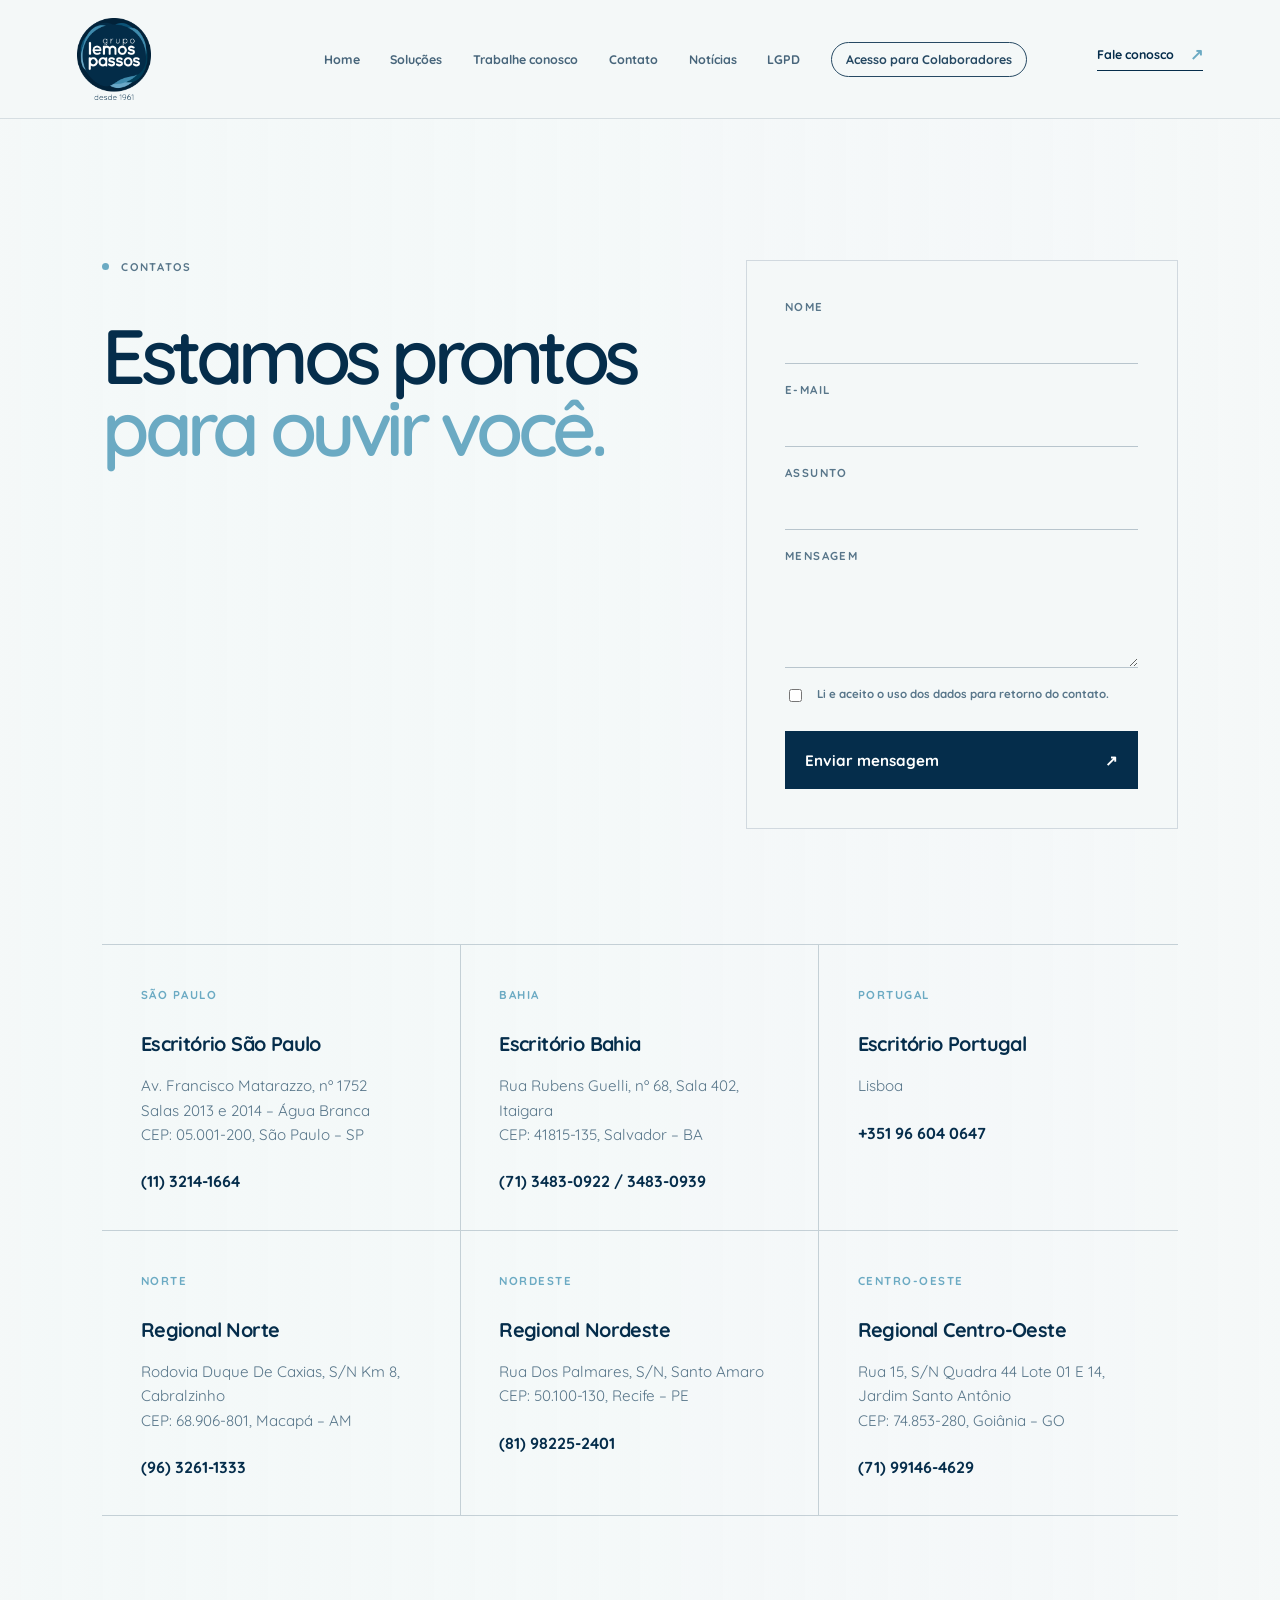
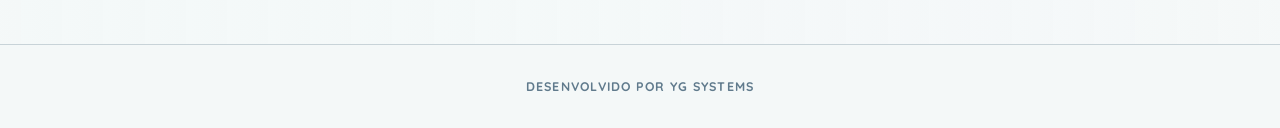
==== commit fa17e0a5: "Adiciona painel, noticias e LGPD" ====
--- a/contato.html
+++ b/contato.html
@@ -5,6 +5,7 @@
     <meta name="viewport" content="width=device-width, initial-scale=1.0" />
     <meta name="description" content="Contatos e escritórios do Grupo LemosPassos." />
     <title>Grupo LemosPassos | Contato</title>
+    <link rel="icon" type="image/png" href="./assets/lemos-passos.png" />
     <link rel="preconnect" href="https://fonts.googleapis.com" />
     <link rel="preconnect" href="https://fonts.gstatic.com" crossorigin />
     <link href="https://fonts.googleapis.com/css2?family=Quicksand:wght@600;700&display=swap" rel="stylesheet" />
@@ -17,7 +18,7 @@
         <a href="./home.html">Home</a>
         <a href="./solucoes.html">Soluções</a>
         <a href="./trabalhe-conosco.html">Trabalhe conosco</a>
-        <a href="./contato.html">Contato</a>
+        <a href="./contato.html">Contato</a><a href="./noticias.html">Notícias</a><a href="./lgpd.html">LGPD</a>
         <a class="employee-access" href="https://login.lg.com.br/login/lemos_passos" target="_blank" rel="noopener noreferrer">Acesso para Colaboradores</a>
       </nav>
       <a class="home-menu" href="mailto:vanessasilva@lemospassos.com"><span>Fale conosco</span><span class="home-menu-arrow" aria-hidden="true">↗</span></a>
--- a/styles.css
+++ b/styles.css
@@ -43,6 +43,12 @@
 .page-loader.is-visible {
   opacity: 1;
   transform: scale(1);
+  visibility: visible;
+}
+
+.page-loader[aria-hidden="true"] {
+  opacity: 0 !important;
+  visibility: hidden !important;
 }
 
 .page-loader img {
@@ -273,6 +279,15 @@
 .home-nav a:hover {
   color: var(--brand-blue);
   opacity: 1;
+}
+
+.home-header .home-nav a,
+.home-header .home-menu {
+  color: #fff;
+}
+
+.home-header .home-menu {
+  border-bottom-color: rgba(255, 255, 255, 0.72);
 }
 
 .home-nav .employee-access {
@@ -542,6 +557,12 @@
 .front-name {
   font-size: clamp(1.05rem, 1.55vw, 1.5rem);
   font-weight: 700;
+  transition: transform 220ms cubic-bezier(0.19, 1, 0.22, 1);
+}
+
+.front-item:hover .front-name,
+.front-item.is-active .front-name {
+  transform: translateY(-4px);
 }
 
 .front-arrow {
@@ -578,6 +599,12 @@
 .front-preview.is-visible {
   opacity: 1;
   transform: translate(22px, 22px) scale(1) rotate(-3deg);
+}
+
+.front-preview.is-contacts {
+  aspect-ratio: 1.34;
+  height: min(290px, 34vh);
+  width: min(370px, 32vw);
 }
 
 .front-preview img {
@@ -665,26 +692,54 @@
 .group-map-copy h3 { font-size: clamp(2.8rem,5vw,6rem); }
 .group-map-copy > p:not(.eyebrow) { color: rgba(255,255,255,.66); font-size: 1.05rem; line-height: 1.55; margin: 34px 0 42px; max-width: 310px; }
 .map-legend { align-items: center; color: rgba(255,255,255,.58); display: flex; font-size: .72rem; gap: 10px; letter-spacing: .12em; text-transform: uppercase; }
-.map-legend span, .map-point i { background: var(--brand-blue); border-radius: 50%; box-shadow: 0 0 0 6px rgba(107,170,195,.16), 0 0 22px rgba(107,170,195,.9); display: inline-block; height: 8px; width: 8px; }
-.map-visual { align-items: center; display: flex; height: 560px; justify-content: center; perspective: 1100px; position: relative; }
-.map-globe { background: radial-gradient(circle at 34% 28%,rgba(107,170,195,.75),rgba(60,140,172,.42) 19%,rgba(5,45,75,.8) 68%); border: 1px solid rgba(195,204,212,.44); border-radius: 50%; box-shadow: inset -42px -22px 80px rgba(0,0,0,.38), inset 20px 20px 60px rgba(255,255,255,.12), 0 40px 90px rgba(0,0,0,.26); height: min(42vw,510px); max-height: 510px; max-width: 510px; min-height: 330px; min-width: 330px; overflow: hidden; position: relative; transform: rotateX(8deg) rotateY(-16deg); width: min(42vw,510px); }
-.map-globe::after { background: linear-gradient(115deg,rgba(255,255,255,.2),transparent 32%,rgba(0,0,0,.24) 85%); border-radius: 50%; content: ""; inset: 0; pointer-events: none; position: absolute; }
-.globe-lat, .globe-lon { border: 1px solid rgba(195,204,212,.25); border-radius: 50%; left: 10%; position: absolute; right: 10%; }
-.globe-lat-one { height: 28%; top: 36%; } .globe-lat-two { height: 62%; top: 19%; } .globe-lon { bottom: 4%; top: 4%; } .globe-lon-one { left: 31%; right: 31%; } .globe-lon-two { left: 5%; right: 5%; }
-.map-point { align-items: center; display: flex; gap: 9px; position: absolute; white-space: nowrap; z-index: 2; }
-.map-point b { color: rgba(255,255,255,.78); font-size: .68rem; font-weight: 700; letter-spacing: .08em; text-transform: uppercase; }
-.point-amapa { left: 57%; top: 27%; } .point-pernambuco { left: 63%; top: 37%; } .point-bahia { left: 61%; top: 49%; } .point-goias { left: 49%; top: 57%; } .point-sao-paulo { left: 47%; top: 69%; } .point-portugal { left: 37%; top: 19%; }
-.point-amazonas { left: 42%; top: 35%; } .point-para { left: 53%; top: 31%; } .point-ceara { left: 71%; top: 34%; }
-.point-df { left: 55%; top: 54%; } .point-mato-grosso { left: 37%; top: 57%; } .point-minas { left: 57%; top: 64%; } .point-panama { left: 22%; top: 29%; }
-.map-orbit { border: 1px solid rgba(107,170,195,.5); border-radius: 50%; height: 78%; position: absolute; transform: rotate(-24deg); width: 78%; }
-.map-orbit-one { animation: orbitDriftOne 18s linear infinite; }
-.map-orbit-two { animation: orbitDriftTwo 24s linear infinite; height: 92%; transform: rotate(54deg); width: 38%; }
+.map-legend span { background: var(--brand-blue); border-radius: 50%; box-shadow: 0 0 0 6px rgba(107,170,195,.16), 0 0 22px rgba(107,170,195,.9); display: inline-block; height: 8px; width: 8px; }
+.map-visual { align-items: center; display: flex; min-height: 560px; justify-content: center; position: relative; }
+.brazil-units-map { align-items: center; display: grid; justify-items: center; max-width: 620px; padding: 0; width: min(100%, 620px); }
+.brazil-units-map img, .brazil-units-map-svg { display: block; height: auto; max-height: 560px; width: min(100%, 500px); }
+.brazil-units-map-svg svg { display: block; height: auto; width: 100%; }
+.brazil-units-map-svg .state-label { display: none; }
+.international-links { margin-top: 12px; width: min(100%, 500px); }
+.international-links svg { display: block; height: auto; overflow: visible; width: 100%; }
+.international-route { fill: none; stroke: url(#internationalRoute); stroke-dasharray: 5 7; stroke-linecap: round; stroke-width: 1.6; }
+.international-node { fill: var(--brand-blue); stroke: var(--brand-deep); stroke-width: 3; }
+.international-node.is-origin { fill: #fff; }
+.international-label { fill: rgba(255,255,255,.82); font-size: 12px; font-weight: 700; letter-spacing: .08em; text-anchor: middle; }
+.origin-label { fill: var(--brand-blue); font-size: 11px; text-transform: uppercase; }
+.regional-land { fill: rgba(255,255,255,.2); stroke: rgba(255,255,255,.62); stroke-width: 1; }
+.regional-active { fill: var(--brand-blue); stroke: #fff; stroke-width: 1; }
+.regional-title { fill: rgba(255,255,255,.72); font-size: 9px; font-weight: 700; letter-spacing: .08em; text-anchor: middle; text-transform: uppercase; }
+.regional-country { fill: #fff; font-size: 9px; font-weight: 700; text-anchor: middle; }
+.map-caption { border-top: 1px solid rgba(255,255,255,.18); color: rgba(255,255,255,.72); display: grid; gap: 8px; margin-top: clamp(18px,2.5vw,28px); padding-top: 18px; text-align: center; width: min(100%, 500px); }
+.map-caption span { color: rgba(255,255,255,.58); font-size: .7rem; font-weight: 700; letter-spacing: .14em; text-transform: uppercase; }
+.map-caption strong { color: var(--brand-blue); font-size: clamp(.86rem,1.2vw,1rem); letter-spacing: .08em; }
 .group-principles { border-top: 1px solid rgba(255,255,255,.2); display: grid; grid-template-columns: 1.2fr repeat(3,1fr); padding: clamp(60px,7vw,105px) 0 clamp(75px,9vw,130px); }
 .principle-heading { padding-right: 40px; } .principle-heading h3 { font-size: clamp(2.6rem,4vw,5.2rem); }
 .principle-card { border-left: 1px solid rgba(255,255,255,.2); padding: 0 clamp(18px,2.8vw,42px); }
 .principle-card > span { color: var(--brand-blue); font-size: .72rem; font-weight: 700; letter-spacing: .12em; }
 .principle-card h4 { font-size: 1.3rem; margin: 45px 0 18px; } .principle-card p { color: rgba(255,255,255,.62); font-size: .95rem; line-height: 1.6; margin: 0; }
 .clients-strip { border-top: 1px solid rgba(255,255,255,.2); padding: clamp(58px,7vw,100px) 0 clamp(72px,9vw,130px); }
+.partner-categories { border-top: 1px solid rgba(255,255,255,.2); padding: clamp(58px,7vw,100px) 0 clamp(54px,7vw,90px); }
+.partner-category-grid { display: grid; gap: 20px; grid-template-columns: repeat(4, 1fr); }
+.partner-category { border: 1px solid rgba(255,255,255,.16); min-width: 0; overflow: hidden; padding: 22px; }
+.partner-category h4 { color: #fff; font-size: 1rem; margin: 0 0 18px; }
+.partner-window { overflow: hidden; }
+.partner-track { animation: clientsMarquee 24s linear infinite; display: flex; gap: 12px; width: max-content; }
+.partner-category:hover .partner-track { animation-play-state: paused; }
+.partner-track img { border-radius: 3px; height: 88px; object-fit: cover; width: 150px; }
+.cms-hint { color: rgba(255,255,255,.5); font-size: .72rem; letter-spacing: .12em; text-transform: uppercase; }
+.news-home-section { border-top: 1px solid rgba(255,255,255,.2); padding: clamp(58px,7vw,100px) 0 clamp(72px,9vw,120px); }
+.text-link { color: var(--brand-blue); font-weight: 700; text-decoration: none; }
+.news-carousel { display: grid; grid-auto-columns: minmax(280px, 42vw); grid-auto-flow: column; gap: 18px; overflow-x: auto; padding: 4px 0 14px; scrollbar-color: var(--brand-blue) transparent; }
+.news-card { aspect-ratio: 1.45; border-radius: 4px; color: #fff; display: block; overflow: hidden; position: relative; text-decoration: none; }
+.news-card img, .news-card-shade { inset: 0; height: 100%; position: absolute; width: 100%; }
+.news-card img { object-fit: cover; transition: transform 500ms ease; }
+.news-card-shade { background: linear-gradient(90deg, rgba(5,45,75,.9), rgba(5,45,75,.12)); }
+.news-card > div { bottom: 28px; left: 28px; max-width: 78%; position: absolute; }
+.news-card small { color: var(--brand-blue); font-weight: 700; letter-spacing: .12em; text-transform: uppercase; }
+.news-card h3 { font-size: clamp(1.25rem,2.2vw,2.1rem); line-height: 1.05; margin: 10px 0 8px; }
+.news-card p { color: rgba(255,255,255,.76); font-size: .9rem; line-height: 1.4; margin: 0; }
+.news-card b { color: var(--brand-blue); font-size: 1.4rem; position: absolute; right: 24px; top: 22px; }
+.news-card:hover img { transform: scale(1.06); }
 .clients-window { overflow: hidden; width: 100%; }
 .clients-track { align-items: center; animation: clientsMarquee 34s linear infinite; display: flex; width: max-content; }
 .clients-window:hover .clients-track { animation-play-state: paused; }
@@ -708,10 +763,13 @@
   .group-stat:last-child { border-bottom: 0; }
   .group-map-section { min-height: auto; padding: 75px 0 60px; }
   .group-map-copy > p:not(.eyebrow) { margin-bottom: 30px; }
-  .map-visual { height: 420px; margin-top: 36px; }
-  .map-globe { height: min(82vw,390px); min-height: 280px; min-width: 280px; width: min(82vw,390px); }
-  .map-point b { font-size: .56rem; }
+  .map-visual { min-height: 420px; margin-top: 36px; }
+  .brazil-units-map { padding: 0; }
+  .brazil-units-map img, .brazil-units-map-svg { max-height: 440px; width: min(100%, 360px); }
+  .international-links { margin-top: 8px; width: min(100%, 360px); }
+  .map-caption strong { line-height: 1.6; }
   .group-principles { display: block; padding: 60px 0 80px; }
+  .partner-category-grid { grid-template-columns: 1fr 1fr; }
   .principle-heading { padding: 0 0 45px; }
   .principle-card { border-left: 0; border-top: 1px solid rgba(255,255,255,.2); padding: 28px 0; }
   .principle-card h4 { margin: 24px 0 12px; }
@@ -832,6 +890,12 @@
 
   .front-preview.is-visible {
     transform: none;
+  }
+
+  .front-preview.is-contacts {
+    aspect-ratio: 1.34;
+    height: auto;
+    width: 100%;
   }
 
   .front-item {
@@ -887,7 +951,7 @@
 .careers-page {
   background:
     linear-gradient(90deg, rgba(5, 45, 75, 0.94), rgba(5, 45, 75, 0.74) 48%, rgba(5, 45, 75, 0.36)),
-    url("https://images.unsplash.com/photo-1551836022-d5d88e9218df?auto=format&fit=crop&w=1800&q=85") center / cover no-repeat;
+    url("./assets/equipe-lemospassos.jpg") center / cover no-repeat;
   color: #fff;
   min-height: 100svh;
   padding: clamp(80px, 10vw, 150px) clamp(24px, 8vw, 148px);
@@ -1072,7 +1136,9 @@
 }
 
 .contact-page {
-  background: #f4f8f8;
+  background:
+    linear-gradient(90deg, rgba(244, 248, 248, 0.94), rgba(244, 248, 248, 0.82)),
+    url("./assets/contato.jpg") center / cover no-repeat;
   color: var(--brand-deep);
   padding: clamp(82px, 11vw, 160px) clamp(24px, 8vw, 148px) clamp(80px, 10vw, 140px);
 }
@@ -1167,6 +1233,57 @@
 
 .site-credit a:hover, .general-contact a:hover {
   color: var(--brand-mid);
+}
+
+.editorial-page { background: var(--brand-deep); color: #fff; }
+.news-page, .lgpd-page { min-height: 100svh; padding: clamp(150px, 18vw, 240px) clamp(24px, 8vw, 148px) 100px; }
+.editorial-heading { max-width: 760px; }
+.editorial-heading h1 { font-size: clamp(3.4rem, 8vw, 8rem); letter-spacing: -.08em; line-height: .9; margin: 24px 0; }
+.editorial-heading h1 em { color: var(--brand-blue); font-style: normal; }
+.editorial-heading > p:last-child { color: rgba(255,255,255,.68); font-size: 1.1rem; line-height: 1.5; max-width: 460px; }
+.news-page-grid { display: grid; gap: 20px; grid-template-columns: repeat(2, 1fr); margin-top: 100px; }
+.news-page-grid .news-card { min-height: 360px; }
+.news-page-grid .news-card h2 { font-size: clamp(1.4rem, 2.4vw, 2.4rem); line-height: 1.05; margin: 10px 0; }
+.lgpd-content { border-top: 1px solid rgba(255,255,255,.2); margin-top: 100px; max-width: 900px; padding-top: 42px; }
+.lgpd-content h2 { font-size: clamp(1.7rem, 3vw, 3rem); margin: 0 0 20px; }
+.lgpd-content > p { color: rgba(255,255,255,.7); font-size: 1.05rem; line-height: 1.7; max-width: 720px; }
+.lgpd-links { display: grid; gap: 1px; grid-template-columns: repeat(2, 1fr); margin: 42px 0; }
+.lgpd-links a { border-bottom: 1px solid rgba(255,255,255,.2); color: #fff; padding: 18px 0; text-decoration: none; }
+.lgpd-links a:hover { color: var(--brand-blue); }
+.lgpd-contact a { color: var(--brand-blue); }
+.admin-body { background: var(--brand-deep); color: #fff; min-height: 100vh; }
+.admin-shell { margin: 0 auto; max-width: 1120px; padding: 60px 24px 100px; }
+.admin-login { margin: 12vh auto 0; max-width: 430px; }
+.admin-login > img { height: 76px; margin-bottom: 48px; width: auto; }
+.admin-login h1, .admin-panel h1 { font-size: clamp(2.6rem, 6vw, 5.5rem); letter-spacing: -.07em; line-height: .92; margin: 20px 0 42px; }
+.admin-login form, .admin-card { background: #f4f8f8; color: var(--brand-deep); padding: clamp(24px, 4vw, 48px); }
+.admin-login form { display: grid; gap: 20px; }
+.admin-login label, .admin-card label { display: grid; font-size: .72rem; font-weight: 700; gap: 8px; letter-spacing: .12em; text-transform: uppercase; }
+.admin-login input, .admin-card input, .admin-card textarea { border: 0; border-bottom: 1px solid rgba(5,45,75,.28); background: transparent; color: var(--brand-deep); font: inherit; padding: 12px 0; width: 100%; }
+.admin-card textarea { min-height: 80px; resize: vertical; }
+.admin-button, .admin-small-button { background: var(--brand-deep); border: 1px solid var(--brand-deep); color: #fff; cursor: pointer; font: inherit; font-weight: 700; padding: 14px 18px; }
+.admin-button-ghost, .admin-small-button { background: transparent; color: var(--brand-deep); }
+.admin-button-ghost { color: #fff; border-color: rgba(255,255,255,.45); }
+.admin-panel-head { align-items: end; display: flex; justify-content: space-between; margin-bottom: 54px; }
+.admin-panel form { display: grid; gap: 22px; }
+.admin-card h2 { font-size: 1.6rem; margin: 0 0 28px; }
+.admin-grid { display: grid; gap: 24px; }
+.admin-grid-3 { grid-template-columns: repeat(3, 1fr); }
+.admin-help, .admin-error, .admin-success { color: var(--brand-slate); font-size: .9rem; line-height: 1.5; }
+.admin-error { color: #a03e3e; }
+.admin-success { color: var(--brand-blue); }
+.admin-fieldset { border: 1px solid rgba(5,45,75,.18); margin: 18px 0; padding: 20px; }
+.admin-fieldset legend { font-weight: 700; padding: 0 8px; }
+.admin-image-list { display: grid; gap: 12px; }
+.admin-image-row { align-items: center; display: grid; gap: 10px; grid-template-columns: 1fr auto; }
+.admin-image-row input[type=file] { grid-column: 1 / -1; font-size: .8rem; }
+.admin-small-button { font-size: .8rem; margin-top: 16px; padding: 9px 12px; }
+.is-hidden { display: none !important; }
+
+@media (max-width: 720px) {
+  .partner-category-grid, .news-page-grid, .admin-grid-3, .lgpd-links { grid-template-columns: 1fr; }
+  .news-page, .lgpd-page { padding-left: 20px; padding-right: 20px; }
+  .admin-panel-head { align-items: start; flex-direction: column; gap: 20px; }
 }
 
 .solution-detail {
@@ -1222,7 +1339,34 @@
   color: var(--brand-blue);
 }
 
-@media (max-width: 920px) {
+@media (max-width: 1100px) {
+  .page-header,
+  .home-header {
+    padding: 18px 20px;
+  }
+
+  .home-nav {
+    display: none;
+  }
+
+  .home-menu span:first-child {
+    display: none;
+  }
+
+  .home-menu {
+    border: 1px solid rgba(7, 54, 75, 0.42);
+    border-radius: 50%;
+    height: 42px;
+    justify-content: center;
+    padding: 0;
+    width: 42px;
+  }
+
+  .page-header-over .home-menu,
+  .page-header-light .home-menu {
+    border-color: rgba(255, 255, 255, 0.5);
+  }
+
   .fronts-section {
     display: block;
     min-height: auto;
@@ -1266,6 +1410,14 @@
   .actuation-heading h1,
   .actuation-heading h2 {
     margin-top: 36px;
+  }
+
+  .standalone-page {
+    padding-top: 78px;
+  }
+
+  .actuation-page.standalone-page {
+    padding-top: 64px;
   }
 
   .careers-hero,
